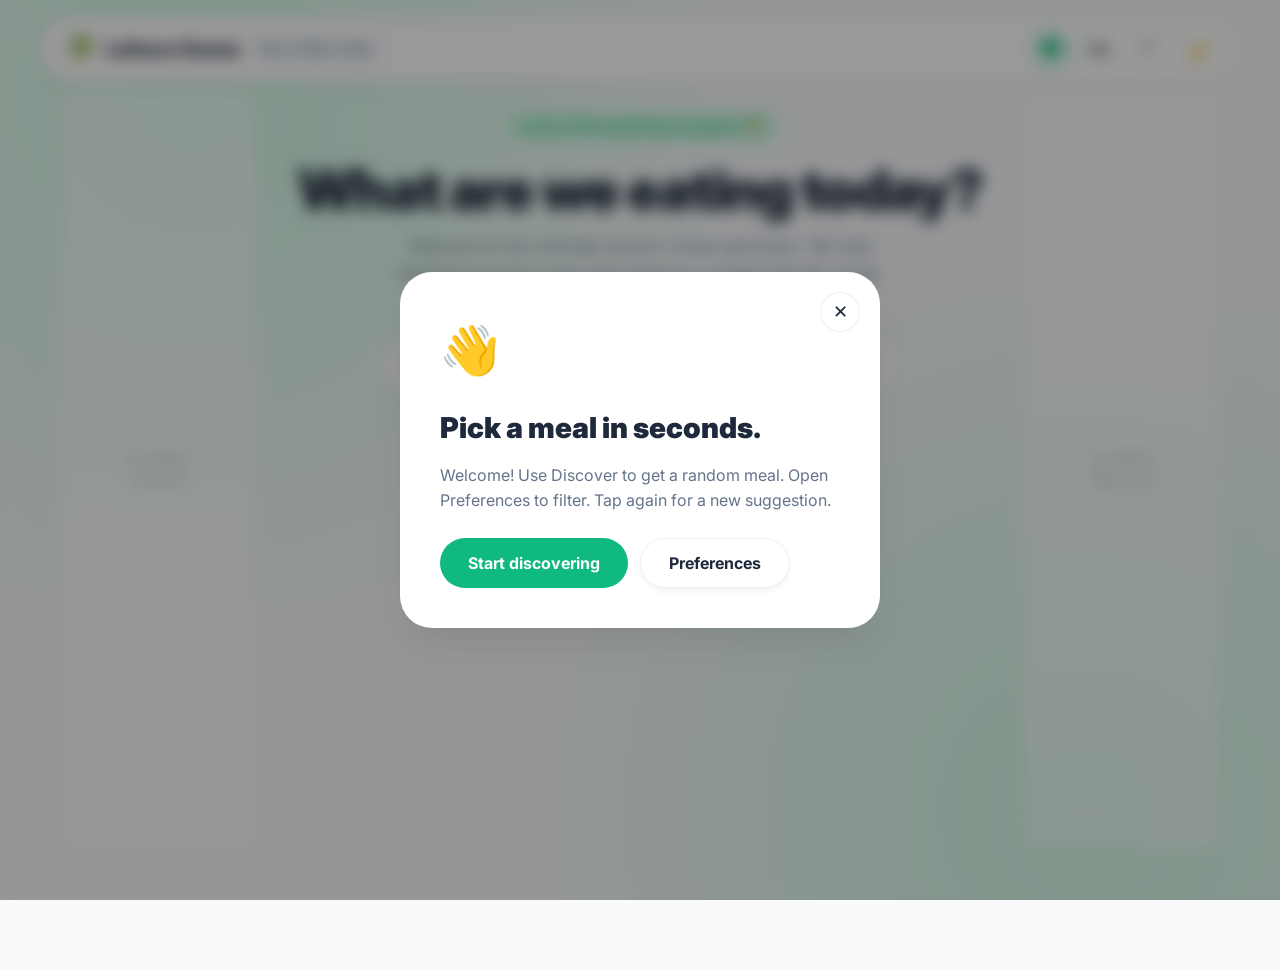
==== index.html @ 067f4b3f "Update print statement from 'Hello' to 'Goodbye'" ====
<!doctype html>
<html lang="en">
<head>
  <meta charset="UTF-8" />
  <meta name="viewport" content="width=device-width, initial-scale=1.0, maximum-scale=1.0, user-scalable=no" />
  <title>Lettuce Guess</title>
  <meta name="description" content="Random recipe generator for students: fast, cheap, tasty." />
  
  <!-- PWA App Manifest -->
  <link rel="manifest" href="./manifest.json" />
  <meta name="theme-color" content="#10b981" />

  <!-- iOS (iPhone) App Support -->
  <meta name="apple-mobile-web-app-capable" content="yes" />
  <meta name="apple-mobile-web-app-status-bar-style" content="default" />
  <meta name="apple-mobile-web-app-title" content="Lettuce Guess" />
  <link rel="apple-touch-icon" href="./logo.png?v=2" />

  <!-- Custom Logo for Browser Tab & Android App Icon -->
  <link rel="icon" href="./logo.png?v=2" />
  
  <link rel="stylesheet" href="./styles.css" />
</head>

<body class="theme-light" dir="ltr">
  
  <!-- Top Navigation -->
  <header class="topbar">
    <div class="brand">
      <span class="brand__emoji">🥬</span>
      <div class="brand__name">Lettuce Guess</div>
      <div class="brand__pill" data-i18n="brandPill">fast • cheap • tasty</div>
    </div>

    <div class="topbar__right">
      <!-- Get App Button -->
      <button id="installAppBtn" class="btn btn-primary hidden" style="padding: 6px 12px; font-size: 0.8rem; margin-right: 4px;">Get App</button>
      
      <!-- Green Topbar Heart -->
      <button id="favoritesBtn" class="iconbtn" title="Favorites" style="color: var(--brand); border-color: transparent; background: var(--brand-light);">
        <svg viewBox="0 0 24 24" width="20" height="20" fill="var(--brand)" stroke="var(--brand)" stroke-width="2" stroke-linecap="round" stroke-linejoin="round" style="pointer-events: none;">
          <path d="M20.84 4.61a5.5 5.5 0 0 0-7.78 0L12 5.67l-1.06-1.06a5.5 5.5 0 0 0-7.78 7.78l1.06 1.06L12 21.23l7.78-7.78 1.06-1.06a5.5 5.5 0 0 0 0-7.78z"></path>
        </svg>
      </button>

      <!-- Sleek Language Button -->
      <button id="openLangBtn" class="iconbtn" style="font-weight: 800; font-size: 0.85rem;" title="Language">EN</button>
      
      <button id="helpBtn" class="iconbtn" title="Help">?</button>
      <button id="themeToggleBtn" class="iconbtn" title="Toggle theme">☀️</button>
    </div>
  </header>

  <div class="layout">
    <!-- Left Ad Space -->
    <aside class="adcol">
      <div class="adbox">
        <div class="adbox__title">AD SPACE</div>
        <div class="adbox__hint">Left Side</div>
      </div>
    </aside>

    <!-- Main Application Content -->
    <main class="app">
      
      <!-- Hero Section -->
      <section class="hero">
        <div class="hero__badge" data-i18n="welcome">Lettuce find something to prepare! 🥬</div>
        <h1 id="welcomeText" class="hero__title">What are we eating today?</h1>
        <p id="seoIntro" class="hero__subtitle" data-i18n="seoIntro">
          Welcome to the ultimate random recipe generator. We help students and lazy cooks find delicious, budget-friendly meals. Choose your preferences, then hit Discover.
        </p>

        <div class="hero__actions" id="heroActions">
          <button id="dailyPickBtnTop" class="btn btn-secondary" data-i18n="dailyPick">Menu of the Day</button>
          <button id="discoverBtnTop" class="btn btn-primary btn-large shadow-glow" data-i18n="discover">Discover</button>
          <button id="preferencesBtnTop" class="btn btn-secondary" data-i18n="preferences">Preferences</button>
        </div>

        <div id="loadingLine" class="loading-wrapper hidden">
          <div class="spinner"></div>
          <div id="funnyLoadingText" class="loading-text font-bold"></div>
        </div>
        <div id="hintLine" class="hint hidden" data-i18n="discoverHint">Tip: tap Discover again for a new meal.</div>
      </section>

      <!-- Preferences Panel -->
      <section id="preferencesPanel" class="panel hidden">
        <div class="panel__header">
          <div>
            <div class="panel__title" data-i18n="preferences">Preferences</div>
            <div class="panel__subtitle" data-i18n="customize">Customize your craving</div>
          </div>
          <button id="closePreferencesBtn" class="iconbtn panel__close">✕</button>
        </div>

        <div class="panel__grid">
          <div class="panel__group">
            <div class="panel__sectionTitle" data-i18n="includeTitle">Include</div>
            
            <div class="tags-container">
              <label class="tag-checkbox"><input id="studentOnly" type="checkbox" /> <span data-i18n="studentFriendly">🎓 Student Friendly</span></label>
              <label class="tag-checkbox"><input id="cheapOnly" type="checkbox" /> <span data-i18n="cheap">🪙 Cheap (&lt; 6 DT)</span></label>
              <label class="tag-checkbox"><input id="expensiveOnly" type="checkbox" /> <span data-i18n="expensive">💸 Costs money</span></label>
              <label class="tag-checkbox"><input id="healthyOnly" type="checkbox" /> <span data-i18n="healthy">🥗 Healthy</span></label>
              
              <div class="divider"></div>
              
              <label class="tag-checkbox"><input id="tunisianStyle" type="checkbox" /> <span data-i18n="tunisianStyle">🇹🇳 Tunisian</span></label>
              <label class="tag-checkbox"><input id="asianStyle" type="checkbox" /> <span data-i18n="asianStyle">🥢 Asian</span></label>
              <label class="tag-checkbox"><input id="americanStyle" type="checkbox" /> <span data-i18n="americanStyle">🇺🇸 American</span></label>
              <label class="tag-checkbox"><input id="europeanStyle" type="checkbox" /> <span data-i18n="europeanStyle">🇪🇺 European</span></label>
              <label class="tag-checkbox"><input id="middleEasternStyle" type="checkbox" /> <span data-i18n="middleEasternStyle">🌍 Middle Eastern</span></label>
              
              <div class="divider"></div>
              
              <label class="tag-checkbox"><input id="withChicken" type="checkbox" /> <span data-i18n="withChicken">🍗 Chicken</span></label>
              <label class="tag-checkbox"><input id="withBeef" type="checkbox" /> <span data-i18n="withBeef">🥩 Beef</span></label>
              <label class="tag-checkbox"><input id="loveFish" type="checkbox" /> <span data-i18n="fish">🐟 Fish</span></label>
              <label class="tag-checkbox"><input id="withCheese" type="checkbox" /> <span data-i18n="withCheese">🧀 Cheesy</span></label>
              <label class="tag-checkbox"><input id="withPasta" type="checkbox" /> <span data-i18n="withPasta">🍝 Pasta</span></label>
              <label class="tag-checkbox"><input id="friedOnly" type="checkbox" /> <span data-i18n="fried">🍟 Fried</span></label>
              <label class="tag-checkbox"><input id="vegan" type="checkbox" /> <span data-i18n="vegan">🌱 Vegan</span></label>
              <label class="tag-checkbox"><input id="withDessert" type="checkbox" /> <span data-i18n="withDessert">🍰 Dessert</span></label>
            </div>
          </div>

          <div class="panel__group">
            <div class="panel__sectionTitle exclude" data-i18n="excludeTitle">Blacklist (Exclude)</div>
            <div class="tags-container">
              <label class="tag-checkbox exclude"><input id="noChicken" type="checkbox" /> <span data-i18n="noChicken">🚫🍗 No Chicken</span></label>
              <label class="tag-checkbox exclude"><input id="noBeef" type="checkbox" /> <span data-i18n="noBeef">🚫🥩 No Beef</span></label>
              <label class="tag-checkbox exclude"><input id="noFish" type="checkbox" /> <span data-i18n="noFish">🚫🐟 No Fish</span></label>
              <label class="tag-checkbox exclude"><input id="noCheese" type="checkbox" /> <span data-i18n="noCheese">🚫🧀 No Cheese</span></label>
              <label class="tag-checkbox exclude"><input id="noSpicy" type="checkbox" /> <span data-i18n="noSpicy">🚫🌶️ No Spicy</span></label>
              <label class="tag-checkbox exclude"><input id="noSweets" type="checkbox" /> <span data-i18n="noSweets">🚫🍰 No Sweets</span></label>
            </div>

            <div class="panel__footer">
              <button id="resetFiltersBtn" class="btn btn-ghost" data-i18n="reset">Reset</button>
              <button id="applyFiltersBtn" class="btn btn-primary" data-i18n="apply">Apply</button>
            </div>
          </div>
        </div>
      </section>

      <!-- Not Found State -->
      <section id="notFound" class="notfound hidden">
        <div class="card bounce-in">
          <div class="notfound__icon">🔍</div>
          <h2 data-i18n="notFoundTitle">No matches found</h2>
          <p data-i18n="notFoundText">Sorry, not available yet. We will find something soon!</p>
          <div class="notfound__actions">
            <button id="relaxFiltersBtn" class="btn btn-primary" data-i18n="relax">Relax filters</button>
            <button id="openPreferencesBtn2" class="btn btn-secondary" data-i18n="preferences">Preferences</button>
          </div>
        </div>
      </section>

      <!-- Result Section -->
      <section id="result" class="result hidden">
        <div class="card result-card bounce-in">
          <div class="card__top" style="position: relative;">
            
            <button id="saveFavoriteBtn" class="iconbtn fav-btn" style="position: absolute; top: 0; right: 0; z-index: 10; background: transparent; border-color: transparent; cursor: pointer; display: flex; align-items: center; justify-content: center;" title="Save to Favorites">
              <svg viewBox="0 0 24 24" width="28" height="28" fill="none" stroke="currentColor" stroke-width="2" stroke-linecap="round" stroke-linejoin="round" style="pointer-events: none;">
                <path d="M20.84 4.61a5.5 5.5 0 0 0-7.78 0L12 5.67l-1.06-1.06a5.5 5.5 0 0 0-7.78 7.78l1.06 1.06L12 21.23l7.78-7.78 1.06-1.06a5.5 5.5 0 0 0 0-7.78z"></path>
              </svg>
            </button>
            
            <div id="foodEmoji" class="foodEmoji">🍲</div>
            <div class="card__meta">
              <h2 id="foodName" class="foodName">—</h2>
              <div class="pill-row">
                <div id="foodOrigin" class="pill">🌍</div>
                <div id="foodCost" class="pill">—</div>
                <div id="foodDifficulty" class="pill badge-blue">—</div>
              </div>
            </div>
          </div>

          <p id="foodDesc" class="foodDesc">—</p>

          <div class="modes">
            <button id="lazyModeBtn" class="modebtn lazy-mode">
              <div class="modebtn__icon">🟢</div>
              <div class="modebtn__content">
                <div class="modebtn__title" data-i18n="lazyMode">Lazy Mode</div>
                <div class="modebtn__sub" data-i18n="lazyHint">Fast, cheap, microwave-friendly.</div>
              </div>
            </button>

            <button id="chefModeBtn" class="modebtn chef-mode">
              <div class="modebtn__icon">🔴</div>
              <div class="modebtn__content">
                <div class="modebtn__title" data-i18n="chefMode">Chef Mode</div>
                <div class="modebtn__sub" data-i18n="chefHint">Use the stove, impress your friends.</div>
              </div>
            </button>
          </div>
        </div>
      </section>

      <!-- Footer -->
      <footer class="footer">
        <div data-i18n="footerText">Helping students eat better, one click at a time.</div>
        <div class="footer__contact">
          <span data-i18n="contactDev">Contact Dev:</span> 
          <a href="mailto:omarbenayed2026@gmail.com" class="footer__link">omarbenayed2026@gmail.com</a>
        </div>
        <div class="footer__small">
          © <span id="year"></span> Lettuce Guess — <span data-i18n="rights">All rights reserved.</span>
        </div>
      </footer>
    </main>

    <!-- Right Ad Space -->
    <aside class="adcol">
      <div class="adbox">
        <div class="adbox__title">AD SPACE</div>
        <div class="adbox__hint">Right Side</div>
      </div>
    </aside>
  </div>

  <!-- Smart Sticky Bottom Bar -->
  <div class="stickybar" id="stickyBar">
    <button id="dailyPickBtnSticky" class="btn btn-ghost" data-i18n="dailyPick">Menu of the Day</button>
    <button id="discoverBtnSticky" class="btn btn-primary" data-i18n="discover">Discover</button>
    <button id="preferencesBtnSticky" class="btn btn-ghost" data-i18n="preferences">Preferences</button>
  </div>

  <!-- Intro Modal -->
  <div id="introModal" class="modal hidden" role="dialog" aria-modal="true">
    <div class="modal__backdrop"></div>
    <div class="modal__card bounce-in">
      <button id="closeIntroBtn" class="iconbtn modal__close">✕</button>
      <div class="modal__icon">👋</div>
      <h2 class="modal__title" data-i18n="introTagline">Pick a meal in seconds.</h2>
      <p class="modal__text" data-i18n="introText">
        Welcome! Use Discover to get a random meal. Open Preferences to filter. Tap again for a new suggestion.
      </p>
      <div class="modal__actions">
        <button id="introDiscoverBtn" class="btn btn-primary" data-i18n="startDiscover">Start discovering</button>
        <button id="introPreferencesBtn" class="btn btn-secondary" data-i18n="preferences">Preferences</button>
      </div>
    </div>
  </div>

  <!-- Favorites Modal -->
  <div id="favoritesModal" class="modal hidden" role="dialog" aria-modal="true">
    <div class="modal__backdrop"></div>
    <div class="modal__card bounce-in">
      <button id="closeFavoritesBtn" class="iconbtn modal__close">✕</button>
      <div class="modal__icon" style="font-size: 2.5rem; margin-bottom: 12px;">💚</div>
      <h2 class="modal__title">My Favorites</h2>
      <p class="modal__text" style="margin-bottom: 8px;">Click a recipe to view it again.</p>
      <ul id="favoritesList" class="list" style="margin-top: 16px; padding-left: 0;"></ul>
    </div>
  </div>

  <!-- Sleek Language Modal -->
  <div id="langModal" class="modal hidden" role="dialog" aria-modal="true">
    <div class="modal__backdrop"></div>
    <div class="modal__card bounce-in" style="max-width: 320px; text-align: center; padding: 32px 24px;">
      <button id="closeLangBtn" class="iconbtn modal__close">✕</button>
      <div class="modal__icon" style="font-size: 2.5rem; margin-bottom: 8px;">🌍</div>
      <h2 class="modal__title" style="font-size: 1.5rem;">Language</h2>
      
      <div style="display: flex; flex-direction: column; gap: 12px; margin-top: 24px;">
        <button class="btn btn-secondary lang-opt" data-lang="en">🇬🇧 English</button>
        <button class="btn btn-secondary lang-opt" data-lang="fr">🇫🇷 Français</button>
        <button class="btn btn-secondary lang-opt" data-lang="ar">🇹🇳 العربية</button>
      </div>
    </div>
  </div>

  <!-- Recipe Modal -->
  <div id="recipeModal" class="modal hidden" role="dialog" aria-modal="true">
    <div class="modal__backdrop"></div>
    <div class="modal__card modal__card--wide slide-up">
      <button id="closeRecipeBtn" class="iconbtn modal__close">✕</button>

      <div class="modal__header">
        <div class="modal__mode">
          <span id="modalModeEmoji" class="mode-emoji">🟢</span>
          <span id="modalTitle" class="mode-title">Lazy Mode</span>
        </div>
        <div class="modal__meta">
          <div class="pill outline">⏱ <span id="timeVal"></span></div>
          <div class="pill outline">🔥 <span id="tempVal"></span></div>
        </div>
      </div>

      <div class="modal__grid">
        <div class="recipe-box">
          <h3 class="recipe-title" data-i18n="ingredients">Ingredients & Spices</h3>
          <ul id="modalIngredients" class="list ingredients-list"></ul>
        </div>
        <div class="recipe-box">
          <h3 class="recipe-title" data-i18n="steps">Instructions</h3>
          <ol id="modalSteps" class="list steps-list"></ol>
        </div>
      </div>
    </div>
  </div>

  <script src="./script.js"></script>
</body>
</html>
---- styles.css ----
/* =========================================
   Lettuce Guess — Modern & Fun UI
   ========================================= */

@import url('https://fonts.googleapis.com/css2?family=Inter:wght@400;500;600;700;800;900&family=Tajawal:wght@400;500;700;800&display=swap');

:root {
  /* Dynamic Light Theme */
  --bg: #f8fafc;
  --text: #1e293b;
  --text-muted: #64748b;
  --card-bg: #ffffff;
  --card-bg-hover: #f1f5f9;
  --border: rgba(0, 0, 0, 0.06);
  --shadow-sm: 0 4px 6px -1px rgba(0, 0, 0, 0.05);
  --shadow-lg: 0 20px 40px -10px rgba(0, 0, 0, 0.1);
  --shadow-glow: 0 10px 30px rgba(16, 185, 129, 0.25);
  
  /* Brand Colors */
  --brand: #10b981;
  --brand-hover: #059669;
  --brand-light: #d1fae5;
  --danger: #ef4444;
  --danger-light: #fee2e2;
  --warning: #f59e0b;

  --radius-sm: 12px;
  --radius-md: 20px;
  --radius-lg: 32px;
  --radius-pill: 999px;
  
  --transition: all 0.3s cubic-bezier(0.34, 1.56, 0.64, 1); /* Bouncy */
}

/* Dark Theme overrides */
body.theme-dark {
  --bg: #0f172a;
  --text: #f8fafc;
  --text-muted: #94a3b8;
  --card-bg: #1e293b;
  --card-bg-hover: #334155;
  --border: rgba(255, 255, 255, 0.08);
  --shadow-sm: 0 4px 6px -1px rgba(0, 0, 0, 0.3);
  --shadow-lg: 0 20px 40px -10px rgba(0, 0, 0, 0.5);
  --shadow-glow: 0 10px 30px rgba(16, 185, 129, 0.15);
  --brand-light: rgba(16, 185, 129, 0.15);
  --danger-light: rgba(239, 68, 68, 0.15);
}

/* --- Resets & Base --- */
*, *::before, *::after { box-sizing: border-box; margin: 0; padding: 0; }
.hidden { display: none !important; }

/* MAKE APP FEEL NATIVE */
* {
  -webkit-tap-highlight-color: transparent;
}
.btn, .iconbtn, .modebtn, .tag-checkbox, .pill, .brand {
  user-select: none;
  -webkit-user-select: none;
}

body {
  font-family: 'Inter', system-ui, sans-serif;
  background-color: var(--bg);
  color: var(--text);
  line-height: 1.6;
  min-height: 100vh;
  overflow-x: hidden;
  transition: background-color 0.3s ease, color 0.3s ease;
  
  /* Fun background ambient glow */
  background-image: 
    radial-gradient(circle at 15% 10%, var(--brand-light) 0%, transparent 40%),
    radial-gradient(circle at 85% 90%, var(--brand-light) 0%, transparent 40%);
  background-attachment: fixed;
}

/* Magic for Arabic Font */
[dir="rtl"], [dir="rtl"] * { 
  font-family: 'Tajawal', system-ui, sans-serif !important; 
}

/* --- Topbar --- */
.topbar {
  position: sticky;
  top: 16px;
  z-index: 100;
  margin: 0 auto 24px auto;
  max-width: 1200px;
  width: calc(100% - 32px);
  display: flex;
  justify-content: space-between;
  align-items: center;
  padding: 12px 24px;
  background: var(--card-bg);
  border: 1px solid var(--border);
  border-radius: var(--radius-pill);
  box-shadow: var(--shadow-sm);
  backdrop-filter: blur(12px);
  -webkit-backdrop-filter: blur(12px);
}
.brand { display: flex; align-items: center; gap: 10px; }
.brand__emoji { font-size: 1.5rem; }
.brand__name { font-size: 1.25rem; font-weight: 800; color: var(--text); letter-spacing: -0.02em; }
.brand__pill {
  font-size: 0.75rem; font-weight: 600; color: var(--text-muted);
  background: var(--card-bg-hover); padding: 4px 10px; border-radius: var(--radius-pill);
}
.topbar__right { display: flex; align-items: center; gap: 8px; }

/* --- Layout --- */
.layout {
  display: grid;
  grid-template-columns: 200px minmax(300px, 700px) 200px;
  justify-content: center;
  gap: 32px;
  max-width: 1400px;
  margin: 0 auto;
  padding: 0 24px 120px 24px;
}

.adcol { position: sticky; top: 100px; height: calc(100vh - 140px); }
.adbox {
  background: var(--card-bg); border: 2px dashed var(--border); border-radius: var(--radius-md);
  height: 100%; display: flex; flex-direction: column; align-items: center; justify-content: center;
  color: var(--text-muted); font-size: 0.8rem; opacity: 0.5;
}

/* --- Hero Section --- */
.app { display: flex; flex-direction: column; gap: 32px; }
.hero { text-align: center; padding: 20px 0; display: flex; flex-direction: column; align-items: center; }
.hero__badge {
  display: inline-block; font-size: 0.85rem; font-weight: 600; color: var(--brand);
  background: var(--brand-light); padding: 6px 16px; border-radius: var(--radius-pill); margin-bottom: 16px;
}
.hero__title { font-size: clamp(2rem, 5vw, 3.5rem); font-weight: 900; line-height: 1.1; margin-bottom: 12px; letter-spacing: -0.03em; }
.hero__subtitle { font-size: 1.05rem; color: var(--text-muted); max-width: 500px; margin-bottom: 24px; }
.hero__actions { display: flex; gap: 12px; flex-wrap: wrap; justify-content: center; }

/* --- Buttons --- */
.btn {
  font-family: inherit; font-size: 1rem; font-weight: 700;
  display: inline-flex; align-items: center; justify-content: center;
  padding: 14px 28px; border-radius: var(--radius-pill); border: none;
  cursor: pointer; transition: var(--transition); 
}
.btn:active { transform: scale(0.92); }
.btn-primary { background: var(--brand); color: white; }
.btn-primary:hover { background: var(--brand-hover); transform: translateY(-3px); box-shadow: var(--shadow-glow); }
.btn-large { font-size: 1.15rem; padding: 16px 40px; }
.btn-secondary { background: var(--card-bg); color: var(--text); border: 1px solid var(--border); box-shadow: var(--shadow-sm); }
.btn-secondary:hover { background: var(--card-bg-hover); transform: translateY(-2px); }
.btn-ghost { background: transparent; color: var(--text-muted); }
.btn-ghost:hover { color: var(--text); background: var(--card-bg-hover); }
.iconbtn {
  width: 40px; height: 40px; border-radius: 50%; border: 1px solid var(--border);
  background: var(--card-bg); color: var(--text); cursor: pointer; display: flex; align-items: center; justify-content: center;
  font-size: 1.1rem; transition: var(--transition);
}
.iconbtn:hover { background: var(--card-bg-hover); transform: scale(1.1); }
.select {
  appearance: none; background: var(--card-bg); border: 1px solid var(--border);
  color: var(--text); padding: 8px 16px; border-radius: var(--radius-pill); font-weight: 600; cursor: pointer;
}

/* --- Cards & Panels --- */
.panel, .card {
  background: var(--card-bg); border: 1px solid var(--border);
  border-radius: var(--radius-lg); padding: 32px; box-shadow: var(--shadow-lg);
}
.panel__header { display: flex; justify-content: space-between; align-items: flex-start; margin-bottom: 24px; }
.panel__title { font-size: 1.4rem; font-weight: 800; }
.panel__subtitle { color: var(--text-muted); font-size: 0.9rem; }
.panel__grid { display: grid; grid-template-columns: 1fr 1fr; gap: 32px; }
.panel__sectionTitle { font-size: 0.85rem; font-weight: 700; text-transform: uppercase; letter-spacing: 0.05em; color: var(--brand); margin-bottom: 16px; }
.panel__sectionTitle.exclude { color: var(--danger); }
.panel__footer { display: flex; gap: 12px; margin-top: 24px; }

/* Interactive Checkbox Tags */
.tags-container { display: flex; flex-wrap: wrap; gap: 10px; }
.tag-checkbox input { display: none; }
.tag-checkbox {
  background: var(--card-bg-hover); border: 2px solid transparent; color: var(--text-muted);
  padding: 10px 18px; border-radius: var(--radius-pill); font-weight: 600; font-size: 0.9rem;
  cursor: pointer; transition: var(--transition); 
}
.tag-checkbox:hover { transform: translateY(-2px); }
.tag-checkbox:has(input:checked) {
  background: var(--brand-light); color: var(--brand); border-color: var(--brand); transform: scale(1.05);
}
.tag-checkbox.exclude:has(input:checked) {
  background: var(--danger-light); color: var(--danger); border-color: var(--danger);
}
.divider { width: 100%; height: 1px; background: var(--border); margin: 8px 0; }

/* --- Result Card --- */
.result-card { text-align: center; border: 2px solid var(--brand); box-shadow: var(--shadow-glow); }
.foodEmoji { font-size: 6rem; margin-bottom: 16px; filter: drop-shadow(0 10px 15px rgba(0,0,0,0.2)); }
.foodName { font-size: 2.2rem; font-weight: 900; letter-spacing: -0.02em; margin-bottom: 16px; line-height: 1.1; }
.pill-row { display: flex; justify-content: center; gap: 8px; flex-wrap: wrap; margin-bottom: 24px; }
.pill {
  background: var(--card-bg-hover); color: var(--text); font-size: 0.85rem; font-weight: 700;
  padding: 6px 14px; border-radius: var(--radius-pill); border: 1px solid var(--border);
}
.pill.outline { background: transparent; }
.badge-blue { background: rgba(59, 130, 246, 0.1); color: #3b82f6; border-color: rgba(59, 130, 246, 0.3); }
.badge-green { background: var(--brand-light); color: var(--brand); border-color: var(--brand); }
.badge-gold { background: rgba(245, 158, 11, 0.1); color: var(--warning); border-color: rgba(245, 158, 11, 0.3); }
.badge-red { background: var(--danger-light); color: var(--danger); border-color: var(--danger); }
.foodDesc { font-size: 1.1rem; color: var(--text-muted); max-width: 500px; margin: 0 auto 32px auto; }

/* Modes Buttons */
.modes { display: grid; grid-template-columns: 1fr 1fr; gap: 16px; }
.modebtn {
  background: var(--card-bg-hover); border: 2px solid transparent; border-radius: var(--radius-md);
  padding: 20px; display: flex; align-items: flex-start; gap: 16px; cursor: pointer;
  text-align: left; transition: var(--transition); color: var(--text);
}
.modebtn__icon { font-size: 1.8rem; }
.modebtn__title { font-size: 1.1rem; font-weight: 800; margin-bottom: 4px; }
.modebtn__sub { font-size: 0.85rem; color: var(--text-muted); }
.lazy-mode:hover { border-color: var(--brand); transform: translateY(-4px); box-shadow: 0 10px 20px var(--brand-light); }
.chef-mode:hover { border-color: var(--danger); transform: translateY(-4px); box-shadow: 0 10px 20px var(--danger-light); }

/* --- Loading Spinner & Hint --- */
.loading-wrapper { display: flex; align-items: center; justify-content: center; gap: 12px; margin-top: 16px; }
.spinner { width: 24px; height: 24px; border: 3px solid var(--card-bg-hover); border-top-color: var(--brand); border-radius: 50%; animation: spin 1s linear infinite; }
@keyframes spin { to { transform: rotate(360deg); } }
.loading-text { color: var(--brand); font-size: 0.95rem; }
.hint { font-size: 0.9rem; color: var(--text-muted); margin-top: 16px; }

/* --- Modals --- */
.modal { position: fixed; inset: 0; z-index: 999; display: flex; align-items: center; justify-content: center; padding: 16px; }
.modal__backdrop { position: absolute; inset: 0; background: rgba(0, 0, 0, 0.4); backdrop-filter: blur(8px); -webkit-backdrop-filter: blur(8px); }
.modal__card {
  position: relative; background: var(--card-bg); border-radius: var(--radius-lg);
  padding: 40px; width: 100%; max-width: 480px; max-height: 90vh; overflow-y: auto; box-shadow: var(--shadow-lg); z-index: 10;
}
.modal__card--wide { max-width: 800px; padding: 40px 48px; }
.modal__close { position: absolute; top: 20px; right: 20px; }
.modal__icon { font-size: 3rem; margin-bottom: 16px; }
.modal__title { font-size: 1.8rem; font-weight: 900; margin-bottom: 12px; }
.modal__text { font-size: 1rem; color: var(--text-muted); margin-bottom: 24px; }
.modal__actions { display: flex; gap: 12px; }
.modal__header { display: flex; justify-content: space-between; align-items: center; margin-bottom: 32px; border-bottom: 1px solid var(--border); padding-bottom: 24px; }
.modal__mode { display: flex; align-items: center; gap: 12px; }
.mode-emoji { font-size: 2rem; }
.mode-title { font-size: 1.5rem; font-weight: 800; }
.modal__meta { display: flex; gap: 8px; }
.modal__grid { display: grid; grid-template-columns: 1fr 1fr; gap: 40px; }

.recipe-box { background: var(--card-bg-hover); padding: 24px; border-radius: var(--radius-md); }
.recipe-title { font-size: 1.1rem; font-weight: 800; color: var(--brand); margin-bottom: 16px; text-transform: uppercase; letter-spacing: 0.05em; }
.list { list-style-position: inside; color: var(--text); padding-left: 8px; font-size: 1rem; }
.list li { margin-bottom: 12px; padding-left: 8px; }
.ingredients-list { list-style-type: disc; }
.steps-list { list-style-type: decimal; }
.list li::marker { color: var(--brand); font-weight: 800; }

/* Not Found */
.notfound__icon { font-size: 4rem; margin-bottom: 16px; }
.notfound { text-align: center; }
.notfound h2 { font-size: 1.8rem; margin-bottom: 12px; }
.notfound p { color: var(--text-muted); margin-bottom: 24px; }
.notfound__actions { display: flex; justify-content: center; gap: 12px; }

/* Footer */
.footer { text-align: center; color: var(--text-muted); padding: 40px 0; font-size: 0.9rem; }
.footer__contact { margin-top: 12px; font-weight: 600; }
.footer__link { color: var(--brand); text-decoration: none; transition: var(--transition); }
.footer__link:hover { color: var(--brand-hover); text-decoration: underline; }
.footer__small { margin-top: 8px; font-size: 0.8rem; opacity: 0.7; }

/* --- Mobile Sticky Nav --- */
.stickybar {
  position: fixed; bottom: 24px; left: 50%; transform: translateX(-50%) translateY(150px);
  z-index: 100; display: flex; gap: 8px; padding: 8px; background: var(--card-bg);
  border: 1px solid var(--border); border-radius: var(--radius-pill); box-shadow: var(--shadow-lg);
  opacity: 0; pointer-events: none; transition: var(--transition);
  backdrop-filter: blur(16px); -webkit-backdrop-filter: blur(16px);
}
.stickybar.visible { transform: translateX(-50%) translateY(0); opacity: 1; pointer-events: auto; }

/* --- Animations --- */
.bounce-in { animation: bounceIn 0.6s cubic-bezier(0.34, 1.56, 0.64, 1) forwards; }
@keyframes bounceIn { 0% { transform: scale(0.9); opacity: 0; } 100% { transform: scale(1); opacity: 1; } }
.slide-up { animation: slideUp 0.5s cubic-bezier(0.34, 1.56, 0.64, 1) forwards; }
@keyframes slideUp { 0% { transform: translateY(40px); opacity: 0; } 100% { transform: translateY(0); opacity: 1; } }
.pop { animation: pop 0.3s cubic-bezier(0.34, 1.56, 0.64, 1); }
@keyframes pop { 50% { transform: scale(0.95); } }

/* =========================================
   FAVORITES BUTTON & LIST STYLES 
   ========================================= */
.fav-btn {
  color: var(--text-muted);
  transition: all 0.3s cubic-bezier(0.175, 0.885, 0.32, 1.275);
}
.fav-btn:hover {
  transform: scale(1.1);
}
.fav-btn.liked {
  color: var(--brand) !important;
}
.fav-btn.liked svg {
  fill: var(--brand) !important;
  stroke: var(--brand) !important;
}

.fav-item {
  display: flex;
  justify-content: space-between;
  align-items: center;
  padding: 12px 16px;
  margin-bottom: 8px !important;
  border-radius: var(--radius-md);
  background: var(--card-bg-hover);
  border: 1px solid transparent;
  cursor: pointer;
  transition: var(--transition);
}
.fav-item:hover {
  transform: translateY(-2px);
  border-color: var(--brand);
  box-shadow: var(--shadow-sm);
}

/* --- Ultimate Mobile Responsiveness --- */
@media (max-width: 1024px) {
  .layout { grid-template-columns: 1fr; padding-top: 16px; max-width: 800px; }
  .adcol { display: none; }
}

@media (max-width: 768px) {
  .panel__grid, .modes, .modal__grid { grid-template-columns: 1fr; gap: 20px; }
  .hero__title { font-size: 2.2rem; }
  .foodEmoji { font-size: 5rem; }
  .foodName { font-size: 1.8rem; }
  .modal__header { flex-direction: column; gap: 16px; align-items: flex-start; }
}

@media (max-width: 640px) {
  /* TIGHTEN THE TOPBAR FOR PHONES */
  .topbar { padding: 10px 12px; border-radius: 20px; top: 12px; gap: 8px; }
  .topbar__right { gap: 4px; }
  .iconbtn { width: 34px; height: 34px; font-size: 1rem; }
  #installAppBtn { padding: 6px 8px; font-size: 0.75rem; margin-right: 0; }
  
  .brand__pill { display: none; } 
  .brand__name { font-size: 1.1rem; }
  
  .hero__actions { flex-direction: column; width: 100%; }
  .hero__actions .btn { width: 100%; padding: 16px; }
  
  .card, .panel, .modal__card { padding: 24px 20px; border-radius: 24px; }
  
  .stickybar {
    width: calc(100% - 32px); bottom: 16px; border-radius: 20px;
    justify-content: space-between; padding: 8px; gap: 6px;
  }
  .stickybar .btn { flex: 1; padding: 12px 4px; font-size: 0.85rem; white-space: nowrap; border-radius: 14px; }
  
  .modal__card--wide { padding: 32px 20px; }
  .modal__actions { flex-direction: column; }
  .modal__actions .btn { width: 100%; }
}

/* HIDE BRAND TEXT ON EXTRA SMALL PHONES to save space */
@media (max-width: 380px) {
  .brand__name { display: none; }
}
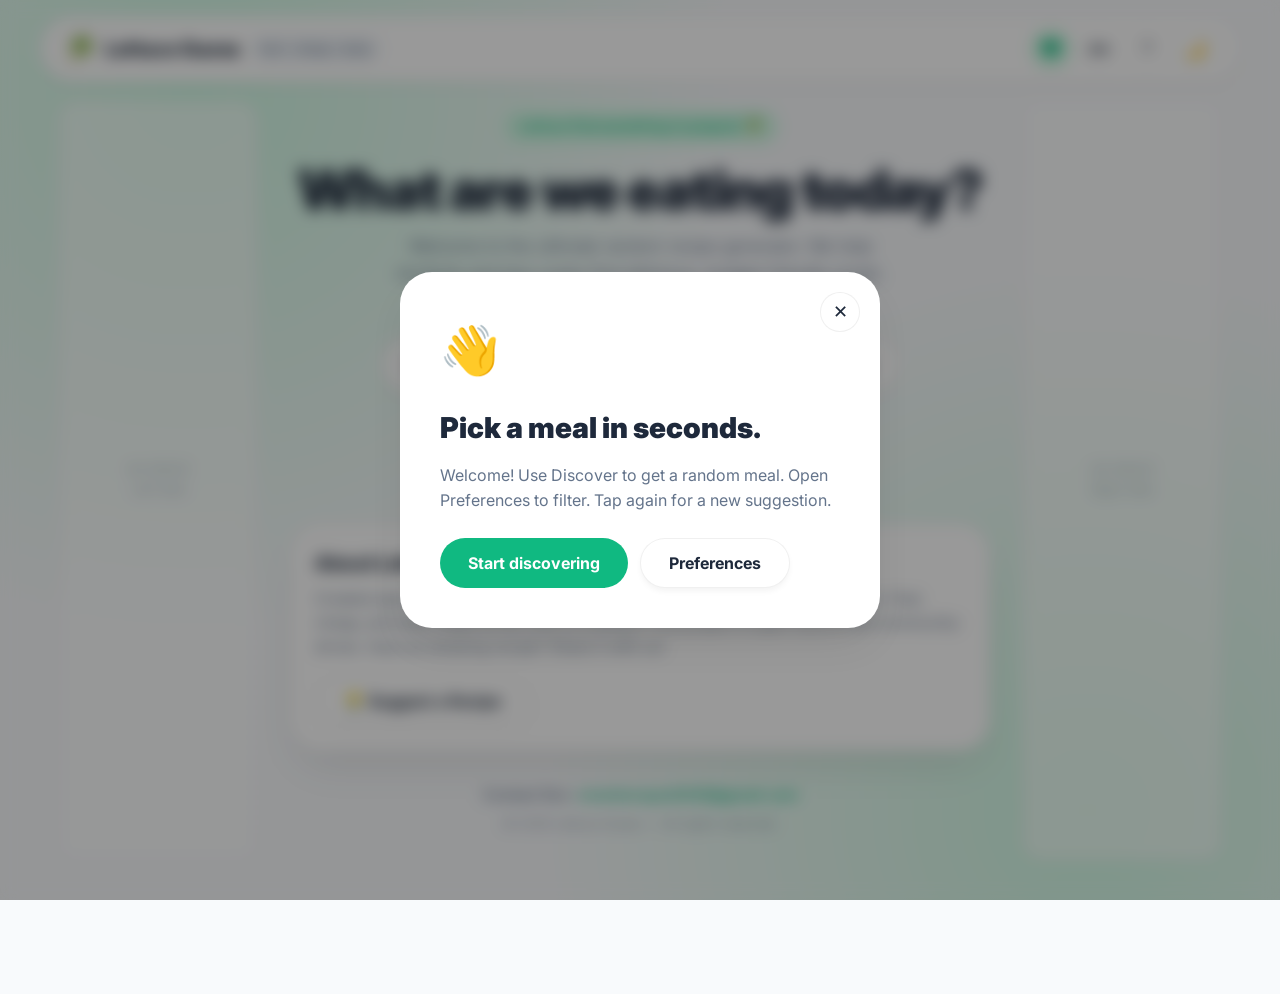
==== commit e0562227: "Update print statement from 'Hello' to 'Goodbye'" ====
--- a/index.html
+++ b/index.html
@@ -20,6 +20,16 @@
   <link rel="icon" href="./logo.png?v=2" />
   
   <link rel="stylesheet" href="./styles.css" />
+
+  <!-- Google Analytics (Placeholder) -->
+  <!-- REPLACE 'YOUR_MEASUREMENT_ID' with your actual GA4 ID -->
+  <script async src="https://www.googletagmanager.com/gtag/js?id=YOUR_MEASUREMENT_ID"></script>
+  <script>
+    window.dataLayer = window.dataLayer || [];
+    function gtag(){dataLayer.push(arguments);}
+    gtag('js', new Date());
+    gtag('config', 'YOUR_MEASUREMENT_ID');
+  </script>
 </head>
 
 <body class="theme-light" dir="ltr">
@@ -33,19 +43,15 @@
     </div>
 
     <div class="topbar__right">
-      <!-- Get App Button -->
       <button id="installAppBtn" class="btn btn-primary hidden" style="padding: 6px 12px; font-size: 0.8rem; margin-right: 4px;">Get App</button>
       
-      <!-- Green Topbar Heart -->
       <button id="favoritesBtn" class="iconbtn" title="Favorites" style="color: var(--brand); border-color: transparent; background: var(--brand-light);">
         <svg viewBox="0 0 24 24" width="20" height="20" fill="var(--brand)" stroke="var(--brand)" stroke-width="2" stroke-linecap="round" stroke-linejoin="round" style="pointer-events: none;">
           <path d="M20.84 4.61a5.5 5.5 0 0 0-7.78 0L12 5.67l-1.06-1.06a5.5 5.5 0 0 0-7.78 7.78l1.06 1.06L12 21.23l7.78-7.78 1.06-1.06a5.5 5.5 0 0 0 0-7.78z"></path>
         </svg>
       </button>
 
-      <!-- Sleek Language Button -->
       <button id="openLangBtn" class="iconbtn" style="font-weight: 800; font-size: 0.85rem;" title="Language">EN</button>
-      
       <button id="helpBtn" class="iconbtn" title="Help">?</button>
       <button id="themeToggleBtn" class="iconbtn" title="Toggle theme">☀️</button>
     </div>
@@ -97,23 +103,18 @@
         <div class="panel__grid">
           <div class="panel__group">
             <div class="panel__sectionTitle" data-i18n="includeTitle">Include</div>
-            
             <div class="tags-container">
               <label class="tag-checkbox"><input id="studentOnly" type="checkbox" /> <span data-i18n="studentFriendly">🎓 Student Friendly</span></label>
               <label class="tag-checkbox"><input id="cheapOnly" type="checkbox" /> <span data-i18n="cheap">🪙 Cheap (&lt; 6 DT)</span></label>
               <label class="tag-checkbox"><input id="expensiveOnly" type="checkbox" /> <span data-i18n="expensive">💸 Costs money</span></label>
               <label class="tag-checkbox"><input id="healthyOnly" type="checkbox" /> <span data-i18n="healthy">🥗 Healthy</span></label>
-              
               <div class="divider"></div>
-              
               <label class="tag-checkbox"><input id="tunisianStyle" type="checkbox" /> <span data-i18n="tunisianStyle">🇹🇳 Tunisian</span></label>
               <label class="tag-checkbox"><input id="asianStyle" type="checkbox" /> <span data-i18n="asianStyle">🥢 Asian</span></label>
               <label class="tag-checkbox"><input id="americanStyle" type="checkbox" /> <span data-i18n="americanStyle">🇺🇸 American</span></label>
               <label class="tag-checkbox"><input id="europeanStyle" type="checkbox" /> <span data-i18n="europeanStyle">🇪🇺 European</span></label>
               <label class="tag-checkbox"><input id="middleEasternStyle" type="checkbox" /> <span data-i18n="middleEasternStyle">🌍 Middle Eastern</span></label>
-              
               <div class="divider"></div>
-              
               <label class="tag-checkbox"><input id="withChicken" type="checkbox" /> <span data-i18n="withChicken">🍗 Chicken</span></label>
               <label class="tag-checkbox"><input id="withBeef" type="checkbox" /> <span data-i18n="withBeef">🥩 Beef</span></label>
               <label class="tag-checkbox"><input id="loveFish" type="checkbox" /> <span data-i18n="fish">🐟 Fish</span></label>
@@ -135,7 +136,6 @@
               <label class="tag-checkbox exclude"><input id="noSpicy" type="checkbox" /> <span data-i18n="noSpicy">🚫🌶️ No Spicy</span></label>
               <label class="tag-checkbox exclude"><input id="noSweets" type="checkbox" /> <span data-i18n="noSweets">🚫🍰 No Sweets</span></label>
             </div>
-
             <div class="panel__footer">
               <button id="resetFiltersBtn" class="btn btn-ghost" data-i18n="reset">Reset</button>
               <button id="applyFiltersBtn" class="btn btn-primary" data-i18n="apply">Apply</button>
@@ -189,7 +189,6 @@
                 <div class="modebtn__sub" data-i18n="lazyHint">Fast, cheap, microwave-friendly.</div>
               </div>
             </button>
-
             <button id="chefModeBtn" class="modebtn chef-mode">
               <div class="modebtn__icon">🔴</div>
               <div class="modebtn__content">
@@ -201,11 +200,18 @@
         </div>
       </section>
 
-      <!-- Footer -->
+      <!-- Footer & About Section -->
       <footer class="footer">
-        <div data-i18n="footerText">Helping students eat better, one click at a time.</div>
+        <div class="footer__about card" style="text-align: left; margin-bottom: 32px; padding: 24px;">
+          <h3 data-i18n="aboutTitle" style="font-size: 1.2rem; font-weight: 800; color: var(--text); margin-bottom: 8px;">About Lettuce Guess</h3>
+          <p data-i18n="aboutText" style="color: var(--text-muted); font-size: 0.95rem; margin-bottom: 16px;">
+            Created specifically for students and busy people who don't know what to cook. Fast, cheap, and tasty meals at the click of a button! This project is open source and community-driven. Have an amazing recipe? Share it with us!
+          </p>
+          <button id="openSuggestBtn" class="btn btn-secondary" data-i18n="suggestBtn">💡 Suggest a Recipe</button>
+        </div>
+
         <div class="footer__contact">
-          <span data-i18n="contactDev">Contact Dev:</span> 
+          <span data-i18n="contactDev">Contact Developer:</span> 
           <a href="mailto:omarbenayed2026@gmail.com" class="footer__link">omarbenayed2026@gmail.com</a>
         </div>
         <div class="footer__small">
@@ -228,6 +234,64 @@
     <button id="dailyPickBtnSticky" class="btn btn-ghost" data-i18n="dailyPick">Menu of the Day</button>
     <button id="discoverBtnSticky" class="btn btn-primary" data-i18n="discover">Discover</button>
     <button id="preferencesBtnSticky" class="btn btn-ghost" data-i18n="preferences">Preferences</button>
+  </div>
+
+  <!-- Roulette / Spinning Animation Modal -->
+  <div id="rouletteModal" class="modal hidden" role="dialog" aria-modal="true" style="z-index: 1000;">
+    <div class="modal__backdrop"></div>
+    <div class="modal__card" style="display: flex; flex-direction: column; align-items: center; justify-content: center; text-align: center; max-width: 320px; padding: 40px 20px;">
+      <div id="rouletteEmoji" style="font-size: 6rem; margin-bottom: 16px; filter: drop-shadow(0 10px 15px rgba(0,0,0,0.2)); transition: transform 0.1s;">🍲</div>
+      <h2 id="rouletteName" style="font-size: 1.5rem; font-weight: 800; color: var(--text);">Searching...</h2>
+    </div>
+  </div>
+
+  <!-- Suggest a Recipe Modal -->
+  <div id="suggestModal" class="modal hidden" role="dialog" aria-modal="true">
+    <div class="modal__backdrop"></div>
+    <div class="modal__card modal__card--wide slide-up" style="max-height: 95vh;">
+      <button id="closeSuggestBtn" class="iconbtn modal__close">✕</button>
+      <div class="modal__icon">💡</div>
+      <h2 class="modal__title" data-i18n="suggestTitle">Share Your Recipe</h2>
+      <p class="modal__text" data-i18n="suggestDesc">Help the community by submitting your favorite fast, cheap, or tasty meal!</p>
+      
+      <div style="display: flex; flex-direction: column; gap: 16px; margin-bottom: 24px;">
+        <div>
+          <label data-i18n="formNameLabel" style="display:block; font-weight:700; margin-bottom:8px; font-size:0.9rem;">Recipe Name & Emoji</label>
+          <input type="text" id="sugName" class="form-input" placeholder="e.g. 🍝 Fast Tuna Pasta" />
+        </div>
+        <div>
+          <label data-i18n="formTagsLabel" style="display:block; font-weight:700; margin-bottom:8px; font-size:0.9rem;">Tags / Vibe (e.g. Cheap, Student, Chicken)</label>
+          <input type="text" id="sugTags" class="form-input" placeholder="e.g. Cheap, Student, Pasta..." />
+        </div>
+        <div style="display: grid; grid-template-columns: 1fr 1fr; gap: 16px;">
+          <div>
+            <label style="display:block; font-weight:700; margin-bottom:8px; font-size:0.9rem;">Prep Time</label>
+            <input type="text" id="sugTime" class="form-input" placeholder="e.g. 15 mins" />
+          </div>
+          <div>
+            <label style="display:block; font-weight:700; margin-bottom:8px; font-size:0.9rem;">Difficulty</label>
+            <select id="sugDiff" class="form-input">
+              <option value="Easy">Easy</option>
+              <option value="Medium">Medium</option>
+              <option value="Hard">Hard</option>
+            </select>
+          </div>
+        </div>
+        <div>
+          <label data-i18n="formIngLabel" style="display:block; font-weight:700; margin-bottom:8px; font-size:0.9rem;">Ingredients (with amounts)</label>
+          <textarea id="sugIng" class="form-input" rows="3" placeholder="- 1 Can of Tuna&#10;- 200g Pasta"></textarea>
+        </div>
+        <div>
+          <label data-i18n="formStepsLabel" style="display:block; font-weight:700; margin-bottom:8px; font-size:0.9rem;">Steps (How to cook it)</label>
+          <textarea id="sugSteps" class="form-input" rows="4" placeholder="1. Boil water...&#10;2. Mix in tuna..."></textarea>
+        </div>
+        <p data-i18n="suggestDisclaimer" style="font-size: 0.75rem; color: var(--text-muted); opacity: 0.8; text-align: center;">
+          *By submitting, you agree to share this recipe freely with the community without copyright restrictions.
+        </p>
+      </div>
+
+      <button id="submitSuggestBtn" class="btn btn-primary" style="width: 100%;" data-i18n="formSubmit">Submit Recipe</button>
+    </div>
   </div>
 
   <!-- Intro Modal -->
@@ -259,14 +323,13 @@
     </div>
   </div>
 
-  <!-- Sleek Language Modal -->
+  <!-- Language Modal -->
   <div id="langModal" class="modal hidden" role="dialog" aria-modal="true">
     <div class="modal__backdrop"></div>
     <div class="modal__card bounce-in" style="max-width: 320px; text-align: center; padding: 32px 24px;">
       <button id="closeLangBtn" class="iconbtn modal__close">✕</button>
       <div class="modal__icon" style="font-size: 2.5rem; margin-bottom: 8px;">🌍</div>
       <h2 class="modal__title" style="font-size: 1.5rem;">Language</h2>
-      
       <div style="display: flex; flex-direction: column; gap: 12px; margin-top: 24px;">
         <button class="btn btn-secondary lang-opt" data-lang="en">🇬🇧 English</button>
         <button class="btn btn-secondary lang-opt" data-lang="fr">🇫🇷 Français</button>
@@ -280,7 +343,6 @@
     <div class="modal__backdrop"></div>
     <div class="modal__card modal__card--wide slide-up">
       <button id="closeRecipeBtn" class="iconbtn modal__close">✕</button>
-
       <div class="modal__header">
         <div class="modal__mode">
           <span id="modalModeEmoji" class="mode-emoji">🟢</span>
@@ -291,7 +353,6 @@
           <div class="pill outline">🔥 <span id="tempVal"></span></div>
         </div>
       </div>
-
       <div class="modal__grid">
         <div class="recipe-box">
           <h3 class="recipe-title" data-i18n="ingredients">Ingredients & Spices</h3>
--- a/styles.css
+++ b/styles.css
@@ -69,14 +69,12 @@
   overflow-x: hidden;
   transition: background-color 0.3s ease, color 0.3s ease;
   
-  /* Fun background ambient glow */
   background-image: 
     radial-gradient(circle at 15% 10%, var(--brand-light) 0%, transparent 40%),
     radial-gradient(circle at 85% 90%, var(--brand-light) 0%, transparent 40%);
   background-attachment: fixed;
 }
 
-/* Magic for Arabic Font */
 [dir="rtl"], [dir="rtl"] * { 
   font-family: 'Tajawal', system-ui, sans-serif !important; 
 }
@@ -159,10 +157,6 @@
   font-size: 1.1rem; transition: var(--transition);
 }
 .iconbtn:hover { background: var(--card-bg-hover); transform: scale(1.1); }
-.select {
-  appearance: none; background: var(--card-bg); border: 1px solid var(--border);
-  color: var(--text); padding: 8px 16px; border-radius: var(--radius-pill); font-weight: 600; cursor: pointer;
-}
 
 /* --- Cards & Panels --- */
 .panel, .card {
@@ -341,7 +335,6 @@
 }
 
 @media (max-width: 640px) {
-  /* TIGHTEN THE TOPBAR FOR PHONES */
   .topbar { padding: 10px 12px; border-radius: 20px; top: 12px; gap: 8px; }
   .topbar__right { gap: 4px; }
   .iconbtn { width: 34px; height: 34px; font-size: 1rem; }
@@ -365,8 +358,3 @@
   .modal__actions { flex-direction: column; }
   .modal__actions .btn { width: 100%; }
 }
-
-/* HIDE BRAND TEXT ON EXTRA SMALL PHONES to save space */
-@media (max-width: 380px) {
-  .brand__name { display: none; }
-}
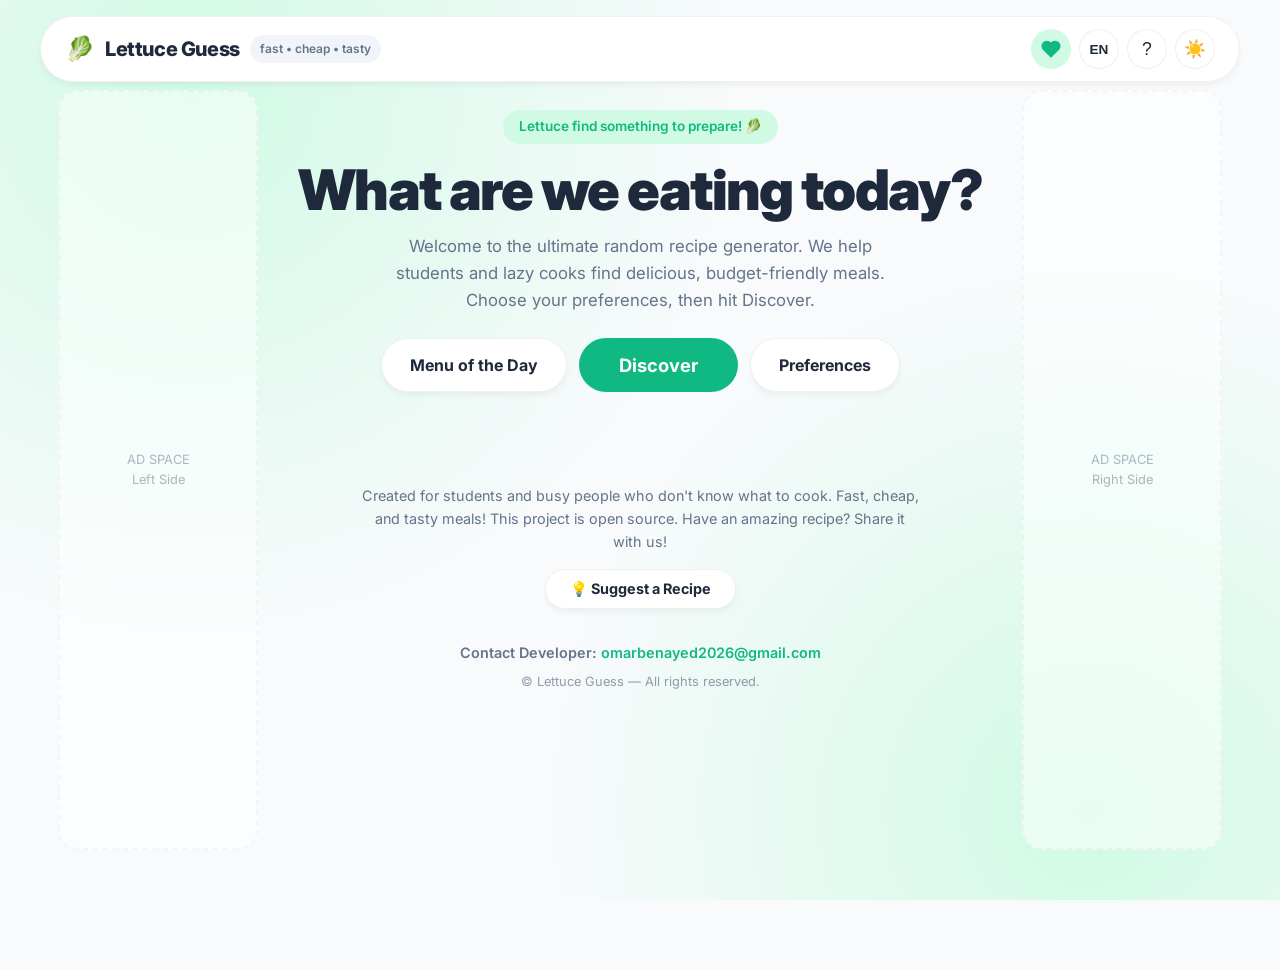
==== commit d1c78de3: "Update print statement from 'Hello' to 'Goodbye'" ====
--- a/index.html
+++ b/index.html
@@ -10,25 +10,24 @@
   <link rel="manifest" href="./manifest.json" />
   <meta name="theme-color" content="#10b981" />
 
-  <!-- iOS (iPhone) App Support -->
+  <!-- iOS App Support -->
   <meta name="apple-mobile-web-app-capable" content="yes" />
   <meta name="apple-mobile-web-app-status-bar-style" content="default" />
   <meta name="apple-mobile-web-app-title" content="Lettuce Guess" />
   <link rel="apple-touch-icon" href="./logo.png?v=2" />
 
-  <!-- Custom Logo for Browser Tab & Android App Icon -->
+  <!-- Custom Logo -->
   <link rel="icon" href="./logo.png?v=2" />
   
   <link rel="stylesheet" href="./styles.css" />
 
-  <!-- Google Analytics (Placeholder) -->
-  <!-- REPLACE 'YOUR_MEASUREMENT_ID' with your actual GA4 ID -->
+  <!-- Google Analytics (Replace YOUR_MEASUREMENT_ID with your real ID) -->
   <script async src="https://www.googletagmanager.com/gtag/js?id=YOUR_MEASUREMENT_ID"></script>
   <script>
     window.dataLayer = window.dataLayer || [];
     function gtag(){dataLayer.push(arguments);}
     gtag('js', new Date());
-    gtag('config', 'YOUR_MEASUREMENT_ID');
+    gtag('config', 'G-6EJ9LX138P');
   </script>
 </head>
 
@@ -83,10 +82,6 @@
           <button id="preferencesBtnTop" class="btn btn-secondary" data-i18n="preferences">Preferences</button>
         </div>
 
-        <div id="loadingLine" class="loading-wrapper hidden">
-          <div class="spinner"></div>
-          <div id="funnyLoadingText" class="loading-text font-bold"></div>
-        </div>
         <div id="hintLine" class="hint hidden" data-i18n="discoverHint">Tip: tap Discover again for a new meal.</div>
       </section>
 
@@ -200,14 +195,13 @@
         </div>
       </section>
 
-      <!-- Footer & About Section -->
+      <!-- Footer & About Section (Fixed: Small, blended, centered) -->
       <footer class="footer">
-        <div class="footer__about card" style="text-align: left; margin-bottom: 32px; padding: 24px;">
-          <h3 data-i18n="aboutTitle" style="font-size: 1.2rem; font-weight: 800; color: var(--text); margin-bottom: 8px;">About Lettuce Guess</h3>
-          <p data-i18n="aboutText" style="color: var(--text-muted); font-size: 0.95rem; margin-bottom: 16px;">
-            Created specifically for students and busy people who don't know what to cook. Fast, cheap, and tasty meals at the click of a button! This project is open source and community-driven. Have an amazing recipe? Share it with us!
+        <div style="max-width: 600px; margin: 0 auto 32px auto; text-align: center; padding: 0 20px;">
+          <p data-i18n="aboutText" style="color: var(--text-muted); font-size: 0.9rem; line-height: 1.6; margin-bottom: 16px;">
+            Created for students and busy people who don't know what to cook. Fast, cheap, and tasty meals! This project is open source. Have an amazing recipe? Share it with us!
           </p>
-          <button id="openSuggestBtn" class="btn btn-secondary" data-i18n="suggestBtn">💡 Suggest a Recipe</button>
+          <button id="openSuggestBtn" class="btn btn-secondary" style="padding: 10px 24px; font-size: 0.9rem; border-radius: var(--radius-pill);" data-i18n="suggestBtn">💡 Suggest a Recipe</button>
         </div>
 
         <div class="footer__contact">
--- a/styles.css
+++ b/styles.css
@@ -136,7 +136,7 @@
 .hero__subtitle { font-size: 1.05rem; color: var(--text-muted); max-width: 500px; margin-bottom: 24px; }
 .hero__actions { display: flex; gap: 12px; flex-wrap: wrap; justify-content: center; }
 
-/* --- Buttons --- */
+/* --- Buttons & Inputs --- */
 .btn {
   font-family: inherit; font-size: 1rem; font-weight: 700;
   display: inline-flex; align-items: center; justify-content: center;
@@ -158,6 +158,22 @@
 }
 .iconbtn:hover { background: var(--card-bg-hover); transform: scale(1.1); }
 
+.form-input {
+  width: 100%;
+  font-family: inherit;
+  font-size: 1rem;
+  padding: 12px 16px;
+  background: var(--card-bg-hover);
+  border: 1px solid var(--border);
+  color: var(--text);
+  border-radius: var(--radius-sm);
+  outline: none;
+  transition: border-color 0.2s;
+}
+.form-input:focus {
+  border-color: var(--brand);
+}
+
 /* --- Cards & Panels --- */
 .panel, .card {
   background: var(--card-bg); border: 1px solid var(--border);
@@ -341,11 +357,8 @@
   #installAppBtn { padding: 6px 8px; font-size: 0.75rem; margin-right: 0; }
   
   .brand__pill { display: none; } 
-  .brand__name { font-size: 1.1rem; }
-  
   .hero__actions { flex-direction: column; width: 100%; }
   .hero__actions .btn { width: 100%; padding: 16px; }
-  
   .card, .panel, .modal__card { padding: 24px 20px; border-radius: 24px; }
   
   .stickybar {
@@ -353,7 +366,6 @@
     justify-content: space-between; padding: 8px; gap: 6px;
   }
   .stickybar .btn { flex: 1; padding: 12px 4px; font-size: 0.85rem; white-space: nowrap; border-radius: 14px; }
-  
   .modal__card--wide { padding: 32px 20px; }
   .modal__actions { flex-direction: column; }
   .modal__actions .btn { width: 100%; }
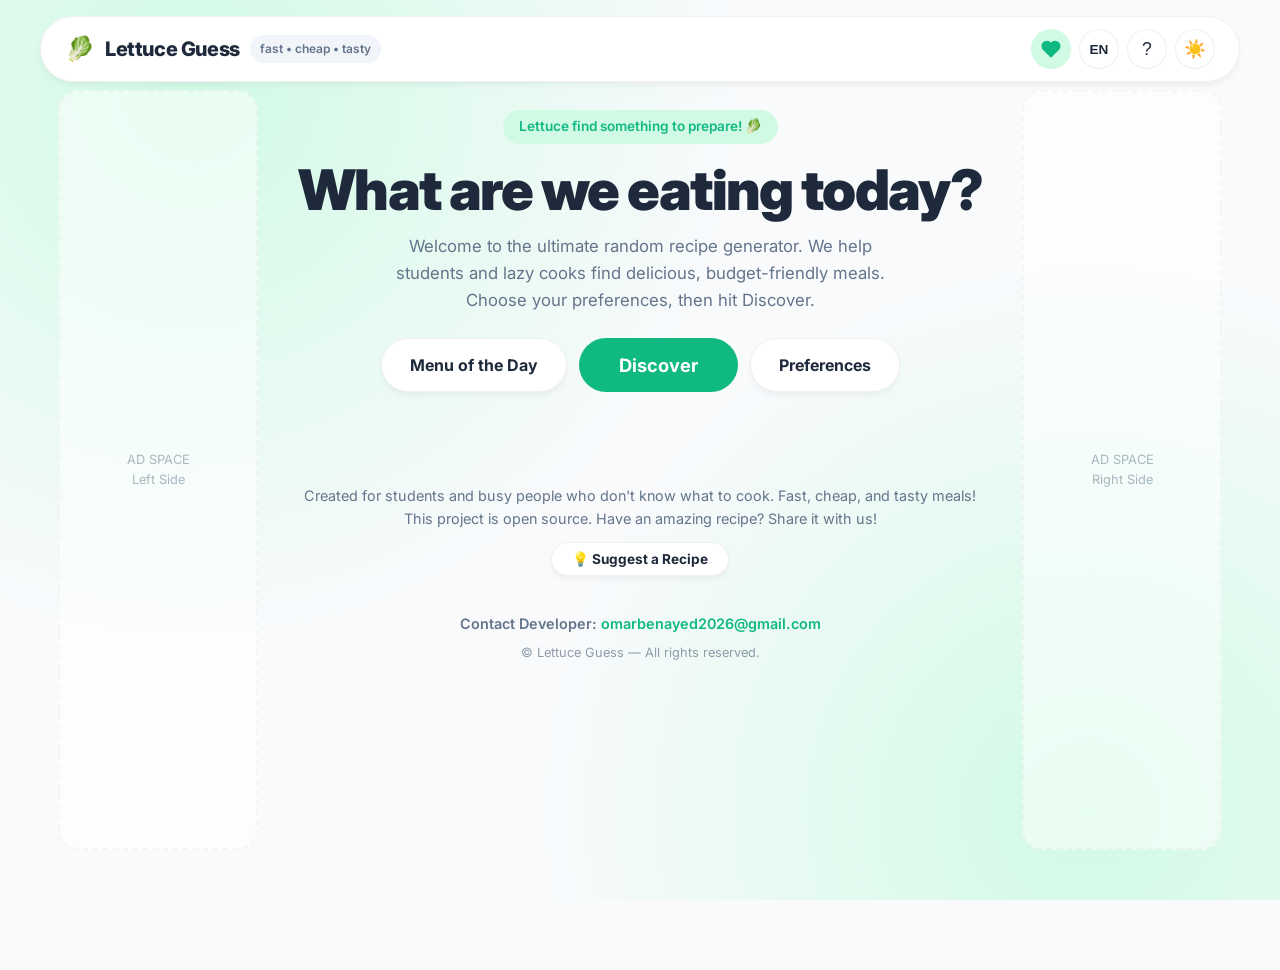
==== commit 78d54eac: "Update print statement from 'Hello' to 'Goodbye'" ====
--- a/index.html
+++ b/index.html
@@ -22,12 +22,12 @@
   <link rel="stylesheet" href="./styles.css" />
 
   <!-- Google Analytics (Replace YOUR_MEASUREMENT_ID with your real ID) -->
-  <script async src="https://www.googletagmanager.com/gtag/js?id=YOUR_MEASUREMENT_ID"></script>
+  <script async src="https://www.googletagmanager.com/gtag/js?id=G-6EJ9LX138P"></script>
   <script>
     window.dataLayer = window.dataLayer || [];
     function gtag(){dataLayer.push(arguments);}
     gtag('js', new Date());
-    gtag('config', 'G-6EJ9LX138P');
+    gtag('config', 'YOUR_MEASUREMENT_ID');
   </script>
 </head>
 
@@ -194,24 +194,25 @@
           </div>
         </div>
       </section>
-
-      <!-- Footer & About Section (Fixed: Small, blended, centered) -->
+      
+      <!-- Footer is physically separated down here via CSS border -->
       <footer class="footer">
-        <div style="max-width: 600px; margin: 0 auto 32px auto; text-align: center; padding: 0 20px;">
-          <p data-i18n="aboutText" style="color: var(--text-muted); font-size: 0.9rem; line-height: 1.6; margin-bottom: 16px;">
+        <div class="footer__inner">
+          <p data-i18n="aboutText" style="margin-bottom: 12px; font-size: 0.9rem;">
             Created for students and busy people who don't know what to cook. Fast, cheap, and tasty meals! This project is open source. Have an amazing recipe? Share it with us!
           </p>
-          <button id="openSuggestBtn" class="btn btn-secondary" style="padding: 10px 24px; font-size: 0.9rem; border-radius: var(--radius-pill);" data-i18n="suggestBtn">💡 Suggest a Recipe</button>
-        </div>
-
-        <div class="footer__contact">
-          <span data-i18n="contactDev">Contact Developer:</span> 
-          <a href="mailto:omarbenayed2026@gmail.com" class="footer__link">omarbenayed2026@gmail.com</a>
-        </div>
-        <div class="footer__small">
-          © <span id="year"></span> Lettuce Guess — <span data-i18n="rights">All rights reserved.</span>
+          <button id="openSuggestBtn" class="btn btn-secondary" style="padding: 8px 20px; font-size: 0.85rem; border-radius: var(--radius-pill); margin-bottom: 24px;" data-i18n="suggestBtn">💡 Suggest a Recipe</button>
+
+          <div class="footer__contact">
+            <span data-i18n="contactDev">Contact Developer:</span> 
+            <a href="mailto:omarbenayed2026@gmail.com" class="footer__link">omarbenayed2026@gmail.com</a>
+          </div>
+          <div class="footer__small">
+            © <span id="year"></span> Lettuce Guess — <span data-i18n="rights">All rights reserved.</span>
+          </div>
         </div>
       </footer>
+
     </main>
 
     <!-- Right Ad Space -->
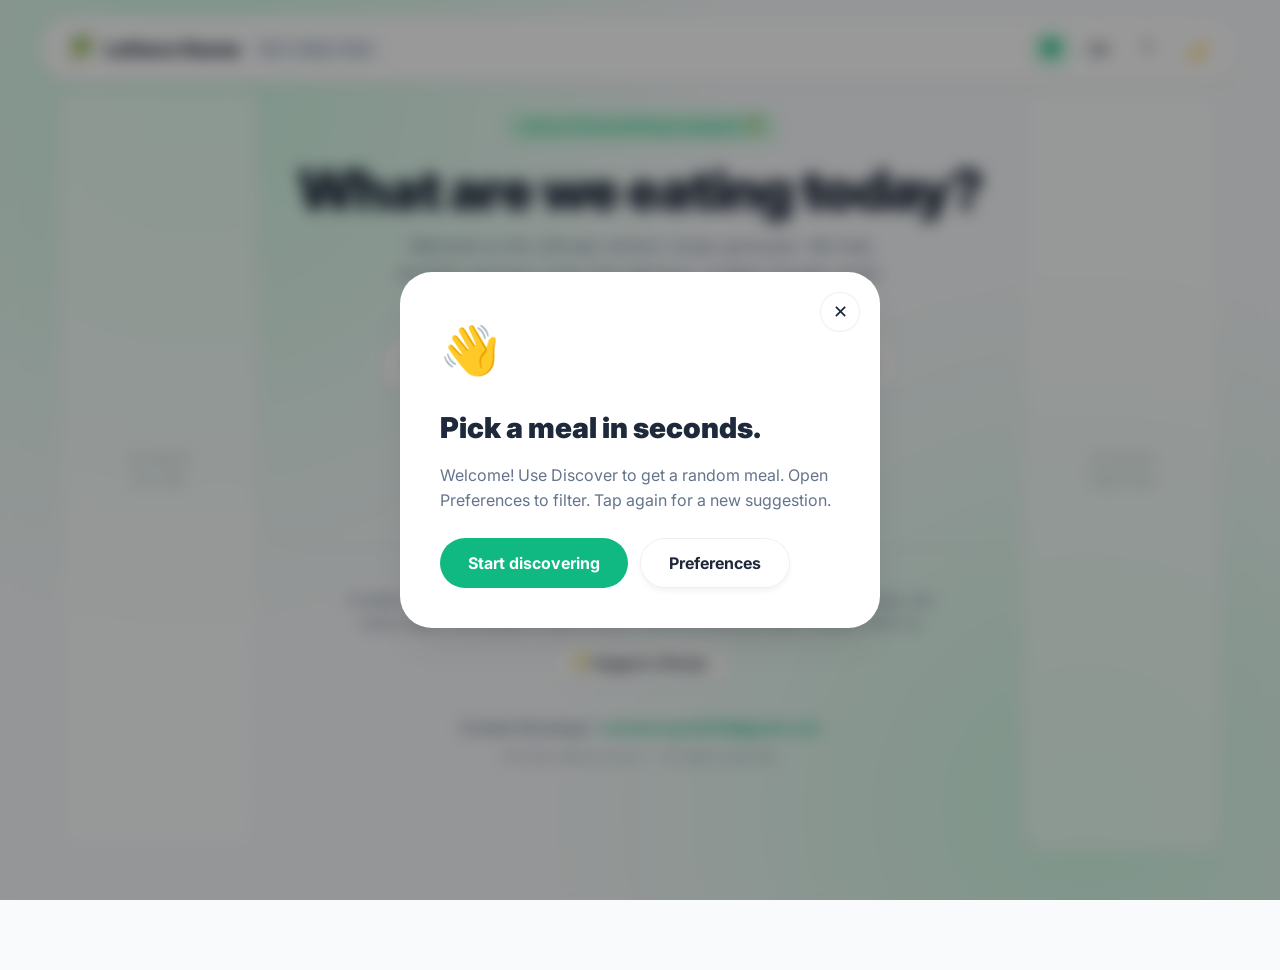
==== commit 3dc23e4d: "Update print statement from 'Hello' to 'Goodbye'" ====
--- a/index.html
+++ b/index.html
@@ -27,7 +27,7 @@
     window.dataLayer = window.dataLayer || [];
     function gtag(){dataLayer.push(arguments);}
     gtag('js', new Date());
-    gtag('config', 'YOUR_MEASUREMENT_ID');
+    gtag('config', 'G-6EJ9LX138P');
   </script>
 </head>
 
--- a/styles.css
+++ b/styles.css
@@ -275,12 +275,30 @@
 .notfound p { color: var(--text-muted); margin-bottom: 24px; }
 .notfound__actions { display: flex; justify-content: center; gap: 12px; }
 
-/* Footer */
-.footer { text-align: center; color: var(--text-muted); padding: 40px 0; font-size: 0.9rem; }
-.footer__contact { margin-top: 12px; font-weight: 600; }
+
+/* =========================================
+   FOOTER (SEPARATED WITH A LINE)
+   ========================================= */
+.footer { 
+  text-align: center; 
+  color: var(--text-muted); 
+  margin-top: 64px; 
+  padding-top: 40px;
+  padding-bottom: 40px;
+  border-top: 1px solid var(--border); /* TINY LINE SEPARATION */
+}
+.footer__inner {
+  max-width: 600px;
+  margin: 0 auto;
+  display: flex;
+  flex-direction: column;
+  align-items: center;
+}
+.footer__contact { margin-top: 12px; font-weight: 600; font-size: 0.9rem; }
 .footer__link { color: var(--brand); text-decoration: none; transition: var(--transition); }
 .footer__link:hover { color: var(--brand-hover); text-decoration: underline; }
 .footer__small { margin-top: 8px; font-size: 0.8rem; opacity: 0.7; }
+
 
 /* --- Mobile Sticky Nav --- */
 .stickybar {
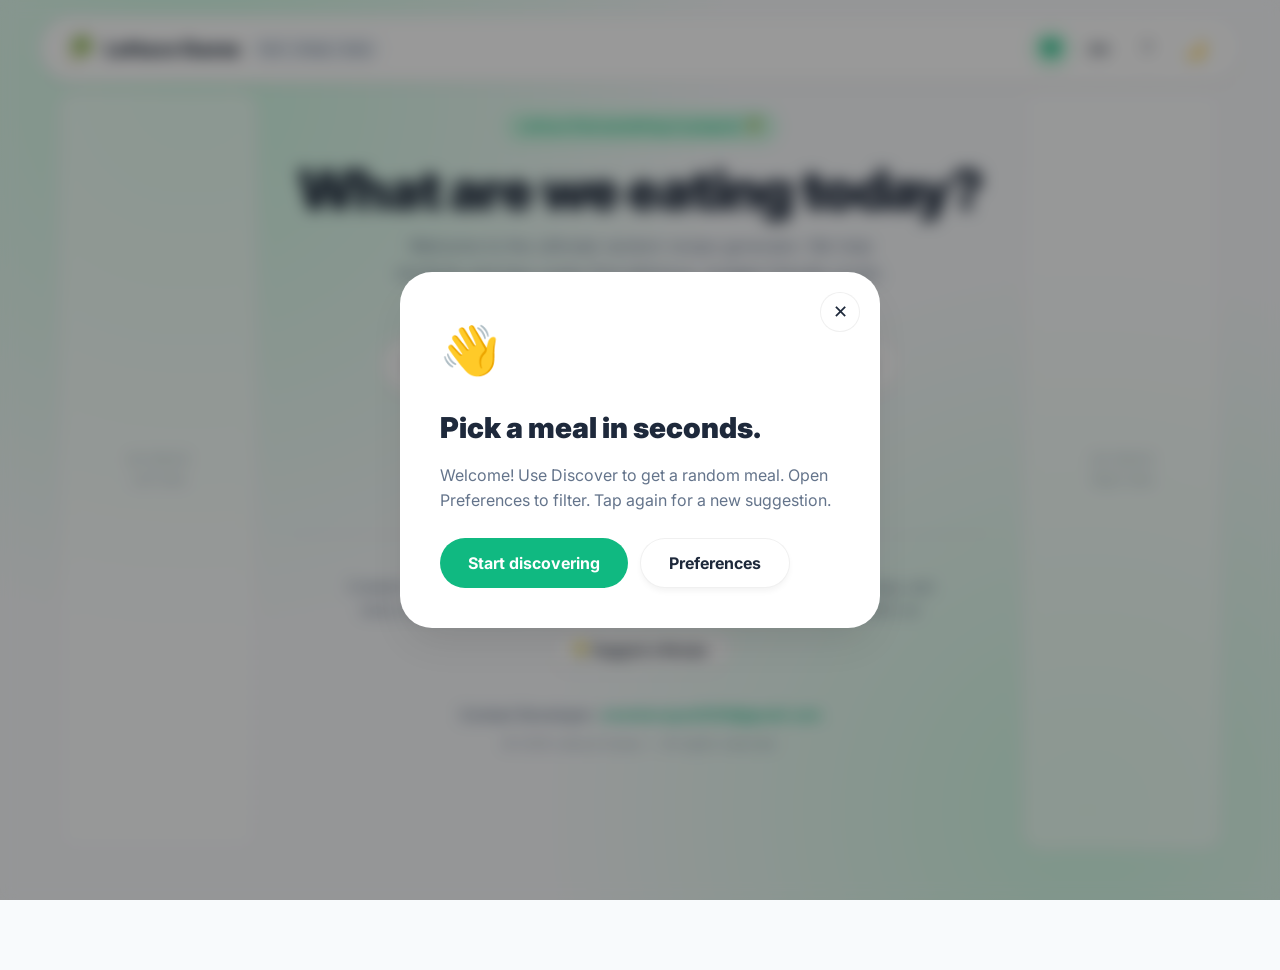
==== commit 1e93f28e: "Update print statement from 'Hello' to 'Goodbye'" ====
--- a/index.html
+++ b/index.html
@@ -6,22 +6,17 @@
   <title>Lettuce Guess</title>
   <meta name="description" content="Random recipe generator for students: fast, cheap, tasty." />
   
-  <!-- PWA App Manifest -->
   <link rel="manifest" href="./manifest.json" />
   <meta name="theme-color" content="#10b981" />
-
-  <!-- iOS App Support -->
   <meta name="apple-mobile-web-app-capable" content="yes" />
   <meta name="apple-mobile-web-app-status-bar-style" content="default" />
   <meta name="apple-mobile-web-app-title" content="Lettuce Guess" />
   <link rel="apple-touch-icon" href="./logo.png?v=2" />
-
-  <!-- Custom Logo -->
   <link rel="icon" href="./logo.png?v=2" />
   
   <link rel="stylesheet" href="./styles.css" />
 
-  <!-- Google Analytics (Replace YOUR_MEASUREMENT_ID with your real ID) -->
+  <!-- Google Analytics with your exact ID -->
   <script async src="https://www.googletagmanager.com/gtag/js?id=G-6EJ9LX138P"></script>
   <script>
     window.dataLayer = window.dataLayer || [];
@@ -195,7 +190,7 @@
         </div>
       </section>
       
-      <!-- Footer is physically separated down here via CSS border -->
+      <!-- Footer & About Section -->
       <footer class="footer">
         <div class="footer__inner">
           <p data-i18n="aboutText" style="margin-bottom: 12px; font-size: 0.9rem;">
@@ -234,9 +229,14 @@
   <!-- Roulette / Spinning Animation Modal -->
   <div id="rouletteModal" class="modal hidden" role="dialog" aria-modal="true" style="z-index: 1000;">
     <div class="modal__backdrop"></div>
-    <div class="modal__card" style="display: flex; flex-direction: column; align-items: center; justify-content: center; text-align: center; max-width: 320px; padding: 40px 20px;">
-      <div id="rouletteEmoji" style="font-size: 6rem; margin-bottom: 16px; filter: drop-shadow(0 10px 15px rgba(0,0,0,0.2)); transition: transform 0.1s;">🍲</div>
-      <h2 id="rouletteName" style="font-size: 1.5rem; font-weight: 800; color: var(--text);">Searching...</h2>
+    <div class="modal__card roulette-card-green">
+      <div id="rouletteContent">
+        <div id="rouletteEmoji" style="font-size: 6rem; margin-bottom: 16px; filter: drop-shadow(0 10px 15px rgba(0,0,0,0.2)); line-height: 1;">🍲</div>
+        <!-- FIXED HEIGHT CONTAINER PREVENTS BOX FROM JUMPING -->
+        <div style="height: 4.5rem; display: flex; align-items: center; justify-content: center; overflow: hidden;">
+          <h2 id="rouletteName" style="font-size: 1.5rem; font-weight: 800; color: var(--text); margin: 0; line-height: 1.2;">Searching...</h2>
+        </div>
+      </div>
     </div>
   </div>
 
@@ -249,15 +249,35 @@
       <h2 class="modal__title" data-i18n="suggestTitle">Share Your Recipe</h2>
       <p class="modal__text" data-i18n="suggestDesc">Help the community by submitting your favorite fast, cheap, or tasty meal!</p>
       
-      <div style="display: flex; flex-direction: column; gap: 16px; margin-bottom: 24px;">
+      <div style="display: flex; flex-direction: column; gap: 24px; margin-bottom: 24px;">
         <div>
           <label data-i18n="formNameLabel" style="display:block; font-weight:700; margin-bottom:8px; font-size:0.9rem;">Recipe Name & Emoji</label>
           <input type="text" id="sugName" class="form-input" placeholder="e.g. 🍝 Fast Tuna Pasta" />
         </div>
+        
+        <!-- Toggle Button Tags -->
         <div>
-          <label data-i18n="formTagsLabel" style="display:block; font-weight:700; margin-bottom:8px; font-size:0.9rem;">Tags / Vibe (e.g. Cheap, Student, Chicken)</label>
-          <input type="text" id="sugTags" class="form-input" placeholder="e.g. Cheap, Student, Pasta..." />
-        </div>
+          <label data-i18n="formTagsLabel" style="display:block; font-weight:700; margin-bottom:8px; font-size:0.9rem;">Tags (Select all that apply)</label>
+          <div class="tags-container" id="sugTagsContainer">
+            <button type="button" class="sug-tag-btn">🎓 Student Friendly</button>
+            <button type="button" class="sug-tag-btn">🪙 Cheap</button>
+            <button type="button" class="sug-tag-btn">🥗 Healthy</button>
+            <button type="button" class="sug-tag-btn">🇹🇳 Tunisian</button>
+            <button type="button" class="sug-tag-btn">🥢 Asian</button>
+            <button type="button" class="sug-tag-btn">🇺🇸 American</button>
+            <button type="button" class="sug-tag-btn">🇪🇺 European</button>
+            <button type="button" class="sug-tag-btn">🌍 Middle Eastern</button>
+            <button type="button" class="sug-tag-btn">🍗 Chicken</button>
+            <button type="button" class="sug-tag-btn">🥩 Beef</button>
+            <button type="button" class="sug-tag-btn">🐟 Fish</button>
+            <button type="button" class="sug-tag-btn">🧀 Cheesy</button>
+            <button type="button" class="sug-tag-btn">🍝 Pasta</button>
+            <button type="button" class="sug-tag-btn">🍟 Fried</button>
+            <button type="button" class="sug-tag-btn">🌱 Vegan</button>
+            <button type="button" class="sug-tag-btn">🍰 Dessert</button>
+          </div>
+        </div>
+
         <div style="display: grid; grid-template-columns: 1fr 1fr; gap: 16px;">
           <div>
             <label style="display:block; font-weight:700; margin-bottom:8px; font-size:0.9rem;">Prep Time</label>
@@ -265,13 +285,15 @@
           </div>
           <div>
             <label style="display:block; font-weight:700; margin-bottom:8px; font-size:0.9rem;">Difficulty</label>
-            <select id="sugDiff" class="form-input">
-              <option value="Easy">Easy</option>
-              <option value="Medium">Medium</option>
-              <option value="Hard">Hard</option>
-            </select>
-          </div>
-        </div>
+            <!-- Colored Glowing Buttons -->
+            <div class="diff-btn-group" id="sugDiffContainer">
+              <button type="button" class="diff-btn diff-easy">Easy</button>
+              <button type="button" class="diff-btn diff-med">Medium</button>
+              <button type="button" class="diff-btn diff-hard">Hard</button>
+            </div>
+          </div>
+        </div>
+
         <div>
           <label data-i18n="formIngLabel" style="display:block; font-weight:700; margin-bottom:8px; font-size:0.9rem;">Ingredients (with amounts)</label>
           <textarea id="sugIng" class="form-input" rows="3" placeholder="- 1 Can of Tuna&#10;- 200g Pasta"></textarea>
--- a/styles.css
+++ b/styles.css
@@ -204,6 +204,37 @@
 }
 .divider { width: 100%; height: 1px; background: var(--border); margin: 8px 0; }
 
+/* --- SUGGEST MODAL CUSTOM BUTTONS --- */
+.sug-tag-btn {
+  background: var(--card-bg-hover); border: 2px solid transparent; color: var(--text-muted);
+  padding: 8px 16px; border-radius: var(--radius-pill); font-weight: 600; font-size: 0.85rem;
+  cursor: pointer; transition: var(--transition); font-family: inherit;
+}
+.sug-tag-btn:hover { transform: translateY(-2px); }
+.sug-tag-btn.active {
+  background: var(--brand-light); color: var(--brand); border-color: var(--brand); transform: scale(1.05);
+}
+
+.diff-btn-group { display: flex; gap: 8px; width: 100%; }
+.diff-btn {
+  flex: 1; padding: 12px 10px; font-family: inherit; font-size: 0.9rem; font-weight: 800;
+  border-radius: var(--radius-pill); border: 2px solid transparent; 
+  background: var(--card-bg-hover); color: var(--text-muted); 
+  cursor: pointer; transition: var(--transition);
+}
+.diff-easy.active { 
+  border-color: #10b981; background: rgba(16, 185, 129, 0.1); 
+  color: #10b981; box-shadow: 0 0 15px rgba(16, 185, 129, 0.3); 
+}
+.diff-med.active { 
+  border-color: #f59e0b; background: rgba(245, 158, 11, 0.1); 
+  color: #f59e0b; box-shadow: 0 0 15px rgba(245, 158, 11, 0.3); 
+}
+.diff-hard.active { 
+  border-color: #ef4444; background: rgba(239, 68, 68, 0.1); 
+  color: #ef4444; box-shadow: 0 0 15px rgba(239, 68, 68, 0.3); 
+}
+
 /* --- Result Card --- */
 .result-card { text-align: center; border: 2px solid var(--brand); box-shadow: var(--shadow-glow); }
 .foodEmoji { font-size: 6rem; margin-bottom: 16px; filter: drop-shadow(0 10px 15px rgba(0,0,0,0.2)); }
@@ -233,14 +264,8 @@
 .lazy-mode:hover { border-color: var(--brand); transform: translateY(-4px); box-shadow: 0 10px 20px var(--brand-light); }
 .chef-mode:hover { border-color: var(--danger); transform: translateY(-4px); box-shadow: 0 10px 20px var(--danger-light); }
 
-/* --- Loading Spinner & Hint --- */
-.loading-wrapper { display: flex; align-items: center; justify-content: center; gap: 12px; margin-top: 16px; }
-.spinner { width: 24px; height: 24px; border: 3px solid var(--card-bg-hover); border-top-color: var(--brand); border-radius: 50%; animation: spin 1s linear infinite; }
-@keyframes spin { to { transform: rotate(360deg); } }
-.loading-text { color: var(--brand); font-size: 0.95rem; }
-.hint { font-size: 0.9rem; color: var(--text-muted); margin-top: 16px; }
-
-/* --- Modals --- */
+
+/* --- Modals & ROULETTE --- */
 .modal { position: fixed; inset: 0; z-index: 999; display: flex; align-items: center; justify-content: center; padding: 16px; }
 .modal__backdrop { position: absolute; inset: 0; background: rgba(0, 0, 0, 0.4); backdrop-filter: blur(8px); -webkit-backdrop-filter: blur(8px); }
 .modal__card {
@@ -260,6 +285,26 @@
 .modal__meta { display: flex; gap: 8px; }
 .modal__grid { display: grid; grid-template-columns: 1fr 1fr; gap: 40px; }
 
+/* GREEN ROULETTE WINDOW */
+.roulette-card-green {
+  border: 4px solid var(--brand);
+  box-shadow: 0 0 40px rgba(16, 185, 129, 0.4) !important;
+  background: var(--card-bg);
+}
+
+/* FAST MOTION BLUR ANIMATION */
+.spin-motion-blur {
+  animation: fastSlide 0.15s linear infinite;
+  will-change: transform, filter, opacity;
+}
+@keyframes fastSlide {
+  0% { transform: translateX(60px); filter: blur(6px); opacity: 0.2; }
+  30% { transform: translateX(0px); filter: blur(0px); opacity: 1; }
+  70% { transform: translateX(0px); filter: blur(0px); opacity: 1; }
+  100% { transform: translateX(-60px); filter: blur(6px); opacity: 0.2; }
+}
+
+
 .recipe-box { background: var(--card-bg-hover); padding: 24px; border-radius: var(--radius-md); }
 .recipe-title { font-size: 1.1rem; font-weight: 800; color: var(--brand); margin-bottom: 16px; text-transform: uppercase; letter-spacing: 0.05em; }
 .list { list-style-position: inside; color: var(--text); padding-left: 8px; font-size: 1rem; }
@@ -274,7 +319,6 @@
 .notfound h2 { font-size: 1.8rem; margin-bottom: 12px; }
 .notfound p { color: var(--text-muted); margin-bottom: 24px; }
 .notfound__actions { display: flex; justify-content: center; gap: 12px; }
-
 
 /* =========================================
    FOOTER (SEPARATED WITH A LINE)
@@ -285,7 +329,7 @@
   margin-top: 64px; 
   padding-top: 40px;
   padding-bottom: 40px;
-  border-top: 1px solid var(--border); /* TINY LINE SEPARATION */
+  border-top: 1px solid var(--border); 
 }
 .footer__inner {
   max-width: 600px;
@@ -298,7 +342,6 @@
 .footer__link { color: var(--brand); text-decoration: none; transition: var(--transition); }
 .footer__link:hover { color: var(--brand-hover); text-decoration: underline; }
 .footer__small { margin-top: 8px; font-size: 0.8rem; opacity: 0.7; }
-
 
 /* --- Mobile Sticky Nav --- */
 .stickybar {
